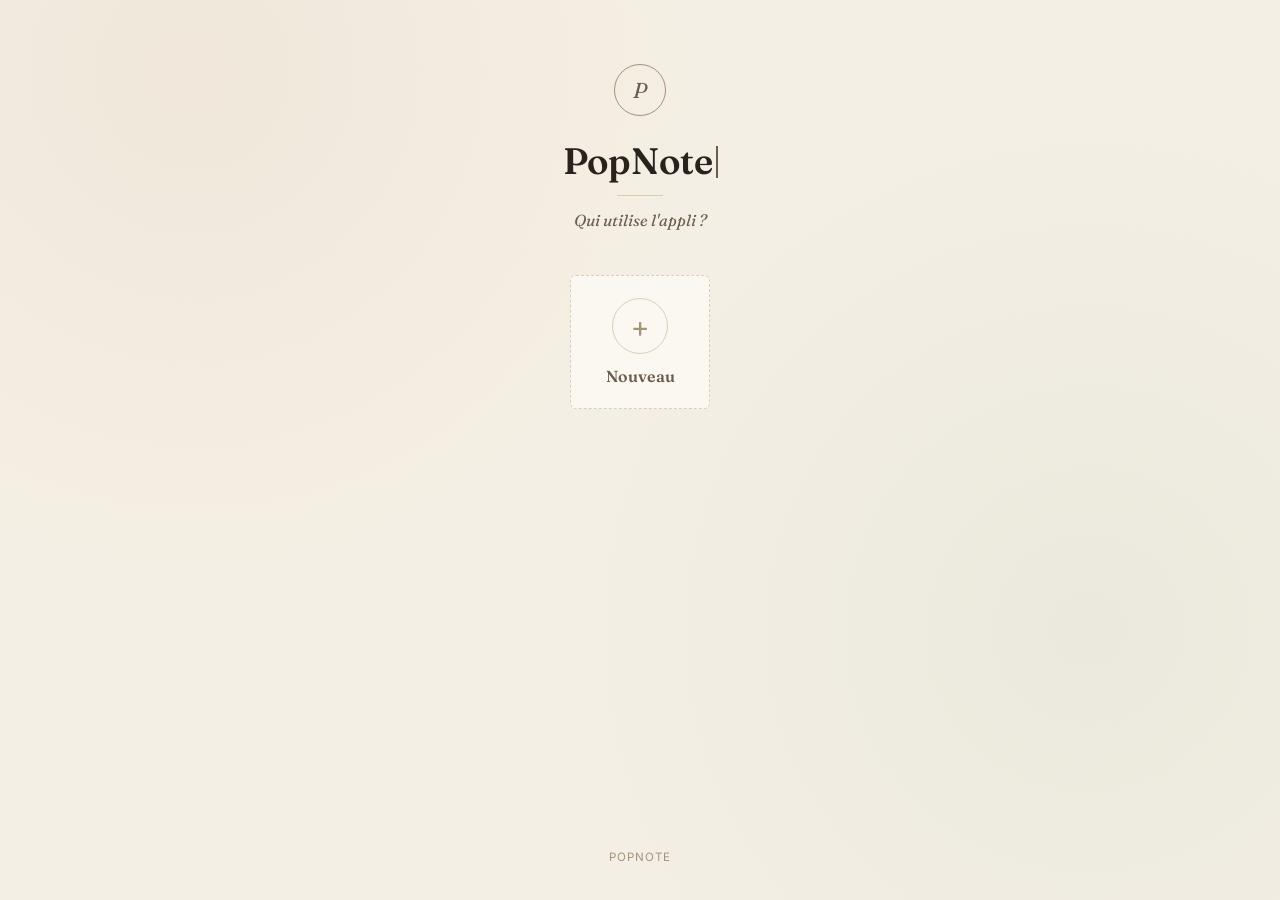
==== index.html @ 410842d9 "Version initiale de PopNote pour déploiement Prépare le déploiement du site (GitHub Pages + stockage" ====
<!DOCTYPE html>
<html lang="fr">
<head>
<meta charset="UTF-8">
<script>(function(){try{var c=JSON.parse(localStorage.getItem("bibliotheque.config"));var t=c&&c.theme;if(t)document.documentElement.setAttribute("data-theme",t);}catch(e){}})();</script>
<meta name="viewport" content="width=device-width, initial-scale=1.0">
<title>PopNote</title>
<link rel="manifest" href="manifest.json">
<link rel="icon" href="icons/icon.svg" type="image/svg+xml">
<link rel="apple-touch-icon" href="icons/icon-180.png">
<meta name="apple-mobile-web-app-capable" content="yes">
<meta name="apple-mobile-web-app-title" content="PopNote">
<meta name="theme-color" content="#f4efe4">
<link rel="stylesheet" href="css/site.css">
</head>
<body class="screen">

<header class="screen-header">
  <div class="monogram">P</div>
  <h1 id="appTitle"></h1>
  <div class="rule"></div>
  <p>Qui utilise l'appli ?</p>
</header>

<main class="screen-main">
  <div class="profile-grid" id="profileGrid"></div>
</main>

<footer class="screen-footer">PopNote</footer>

<!-- Modale : création de profil, en deux étapes (identité, puis code PIN) -->
<div class="modal-backdrop" id="newProfileBackdrop">
  <div class="modal">
    <button class="modal-close" id="newProfileClose">&times;</button>

    <form id="newProfileForm">
      <h2>Nouveau profil</h2>
      <div class="field">
        <label for="pName">Prénom</label>
        <input type="text" id="pName" required maxlength="24" placeholder="Ex. Thibaud">
      </div>
      <div class="field">
        <label>Avatar</label>
        <div class="avatar-picker" id="pIconPicker"></div>
      </div>
      <div class="field">
        <label>Couleur</label>
        <div class="search-results" id="pColorPicker"></div>
      </div>
      <div class="modal-actions">
        <span></span>
        <div class="right">
          <button type="button" class="btn" id="newProfileCancel">Annuler</button>
          <button type="submit" class="btn btn-primary">Suivant</button>
        </div>
      </div>
    </form>

    <div id="profilePinStep" class="pin-modal" style="display:none;">
      <div class="pin-avatar" id="newPinAvatar"></div>
      <h2 id="newPinTitle">Choisis un code PIN</h2>
      <p class="pin-sub" id="newPinSub">Il sera redemandé pour ouvrir ce profil sur un nouvel appareil.</p>
      <div class="pin-dots" id="newPinDots">
        <span></span><span></span><span></span><span></span>
      </div>
      <p class="pin-error" id="newPinError">&nbsp;</p>
      <div class="pin-keypad" id="newPinKeypad"></div>
      <button type="button" class="btn" id="profileBackBtn" style="margin-top:18px;">&larr; Retour</button>
    </div>
  </div>
</div>

<!-- Modale : déverrouillage d'un profil (code PIN) -->
<div class="modal-backdrop" id="pinBackdrop">
  <div class="modal pin-modal">
    <button class="modal-close" id="pinModalClose">&times;</button>
    <div class="pin-avatar" id="pinAvatar"></div>
    <h2 id="pinProfileName"></h2>
    <p class="pin-sub">Entre le code PIN de ce profil</p>
    <div class="pin-dots" id="pinDots">
      <span></span><span></span><span></span><span></span>
    </div>
    <p class="pin-error" id="pinError">&nbsp;</p>
    <div class="pin-keypad" id="pinKeypad"></div>
  </div>
</div>

<script src="js/utils.js?v=1"></script>
<script src="js/store.js?v=1"></script>
<script src="js/profiles.js?v=1"></script>
<script src="js/categories-config.js?v=1"></script>
<script src="js/popculture-avatars.js?v=1"></script>
<script src="js/api-adapters.js?v=1"></script>
<script src="js/page-profils.js?v=1"></script>
</body>
</html>
---- css/site.css ----
@import url('https://fonts.googleapis.com/css2?family=Fraunces:ital,opsz,wght@0,9..144,400;0,9..144,500;0,9..144,600;1,9..144,500&family=Inter:wght@400;500;600&display=swap');

:root {
  --paper: #f4efe4;
  --paper-deep: #ebe2ce;
  --card: #fbf8f1;
  --ink: #2a231d;
  --ink-soft: #6b5d4d;
  --ink-faint: #a3937b;
  --line: #dccfb0;
  --rust: #b1502f;
  --rust-deep: #8a3c22;
  --forest: #3f6e5a;
  --forest-deep: #2e5245;
  /* accent générique, redéfini par page/catégorie */
  --accent: #b1502f;
  --accent-deep: #8a3c22;
}

/* ---------- Thèmes de couleur (Réglages > Apparence) ----------
   "Chaleureux" (ci-dessus, :root) est la valeur par défaut. Les autres
   thèmes redéfinissent uniquement ces mêmes variables : tout le reste du
   site (déjà écrit avec var(--paper), var(--ink)...) en hérite sans rien
   changer d'autre. Posé sur <html data-theme="...">, choisi dans Réglages. */
html[data-theme="nuit"] {
  --paper: #1e1a16;
  --paper-deep: #292420;
  --card: #292420;
  --ink: #f2ece0;
  --ink-soft: #c2b6a3;
  --ink-faint: #8f8271;
  --line: #453a2f;
  --rust: #d3824f;
  --rust-deep: #e59c6c;
  --forest: #6ba088;
  --forest-deep: #8cbba4;
  --accent: #d3824f;
  --accent-deep: #e59c6c;
}
html[data-theme="ocean"] {
  --paper: #eef3f6;
  --paper-deep: #dde7ec;
  --card: #f8fbfd;
  --ink: #1d2b33;
  --ink-soft: #4f6b78;
  --ink-faint: #87a3ae;
  --line: #c5d9e0;
  --rust: #2f6f8f;
  --rust-deep: #1f5064;
  --forest: #3f8a72;
  --forest-deep: #2c6350;
  --accent: #2f6f8f;
  --accent-deep: #1f5064;
}
html[data-theme="aubergine"] {
  --paper: #f4eef2;
  --paper-deep: #e8dbe4;
  --card: #faf5f8;
  --ink: #2c2129;
  --ink-soft: #6e5866;
  --ink-faint: #a58b9a;
  --line: #ddc7d3;
  --rust: #8a4a72;
  --rust-deep: #6a3557;
  --forest: #5c7a5f;
  --forest-deep: #425a45;
  --accent: #8a4a72;
  --accent-deep: #6a3557;
}

* { box-sizing: border-box; }

html, body {
  margin: 0;
  padding: 0;
  background: var(--paper);
  color: var(--ink);
  font-family: 'Inter', -apple-system, sans-serif;
  min-height: 100vh;
}

a { color: inherit; text-decoration: none; }
button { font-family: inherit; }

/* Petite mention "PopNote" en bas à droite de chaque page (js/app-brand.js) —
   var(--ink-faint) suit le thème de couleur actif. */
.app-brand {
  position: fixed; bottom: 12px; right: 16px; z-index: 30;
  margin: 0; font-family: 'Fraunces', Georgia, serif; font-size: 0.65rem;
  letter-spacing: 0.22em; text-transform: uppercase;
  color: var(--ink-faint); opacity: 0.55;
  pointer-events: none;
}

h1, h2, h3 { font-family: 'Fraunces', Georgia, serif; }

/* ---------- Écrans "génériques" pleine page (profils / hub / personnalisation / réglages) ---------- */
body.screen {
  display: flex;
  flex-direction: column;
  min-height: 100vh;
  background-image:
    radial-gradient(circle at 15% 8%, rgba(177, 80, 47, 0.05), transparent 38%),
    radial-gradient(circle at 85% 70%, rgba(63, 110, 90, 0.05), transparent 42%);
}

.screen-header {
  padding: clamp(36px, 8vh, 64px) clamp(20px, 6vw, 64px) 0;
  text-align: center;
}

.monogram {
  width: 52px;
  height: 52px;
  margin: 0 auto 22px;
  border: 1px solid var(--ink-faint);
  border-radius: 50%;
  display: flex;
  align-items: center;
  justify-content: center;
  font-family: 'Fraunces', Georgia, serif;
  font-style: italic;
  font-size: 1.35rem;
  color: var(--ink-soft);
}

.screen-header h1 {
  font-weight: 600;
  font-size: clamp(1.6rem, 4vw, 2.3rem);
  margin: 0 0 12px;
  min-height: 1.2em;
}

/* Effet "machine à écrire" (titre d'accueil, titre du Top de la semaine...) */
.typewriter::after {
  content: "";
  display: inline-block;
  width: 2px;
  height: 0.85em;
  margin-left: 3px;
  background: var(--ink-soft);
  vertical-align: -0.1em;
  animation: cursor-blink 0.9s step-end infinite;
}
@keyframes cursor-blink { 0%, 100% { opacity: 1; } 50% { opacity: 0; } }

/* Apparition en fondu des cartes profil, une fois le titre tapé */
.fade-in-up {
  opacity: 0;
  animation: fade-in-up 0.5s ease forwards;
}
@keyframes fade-in-up {
  from { opacity: 0; transform: translateY(8px); }
  to { opacity: 1; transform: translateY(0); }
}
/* Disparition symétrique de fade-in-up, utilisée quand on marque une carte comme vue */
.fade-out-up {
  animation: fade-out-up 0.3s ease forwards;
  pointer-events: none;
}
@keyframes fade-out-up {
  from { opacity: 1; transform: translateY(0); }
  to { opacity: 0; transform: translateY(-8px); }
}
@media (prefers-reduced-motion: reduce) {
  .typewriter::after { animation: none; }
  .fade-in-up { animation: none; opacity: 1; }
  .fade-out-up { animation: none; opacity: 0; }
}

.screen-header .rule {
  width: 46px;
  height: 1px;
  background: var(--line);
  margin: 0 auto 14px;
}

.screen-header p {
  font-family: 'Fraunces', Georgia, serif;
  font-style: italic;
  color: var(--ink-soft);
  font-size: 1rem;
  margin: 0;
}

/* ---------- Bandeau profil du hub : une bande compacte (avatar, nom,
   chiffres-clés, action principale), façon barre d'appli plutôt que bannière
   éditoriale ---------- */
.hub-profile-header { padding-bottom: 8px; text-align: left; }
.dash-strip {
  max-width: 1120px;
  margin: 0 auto;
  display: flex;
  align-items: center;
  gap: 16px;
  flex-wrap: wrap;
}
.dash-avatar {
  width: 54px; height: 54px;
  flex-shrink: 0;
  border-radius: 50%;
  overflow: hidden;
  display: flex; align-items: center; justify-content: center;
  background: color-mix(in srgb, var(--profile-color, var(--rust)) 14%, var(--card));
  border: 2px solid var(--profile-color, var(--rust));
}
.dash-avatar svg { width: 46%; height: 46%; }
.dash-strip-text { min-width: 0; }
.dash-strip-text h1 { font-size: 1.4rem; margin: 0; }
.follower-line { font-size: 0.8rem; color: var(--ink-soft); margin: 2px 0 0; }
.dash-chips { display: flex; gap: 8px; margin-left: auto; flex-wrap: wrap; }
.dash-chip {
  background: var(--card); border: 1px solid var(--line); border-radius: 30px;
  padding: 7px 14px; font-size: 0.78rem; color: var(--ink-soft); font-weight: 600;
  display: flex; align-items: center; gap: 5px; white-space: nowrap;
  transition: transform 0.15s ease, border-color 0.15s ease;
}
.dash-chip:hover { transform: translateY(-2px); border-color: var(--rust); }
.dash-chip b { color: var(--ink); font-family: 'Fraunces', Georgia, serif; font-size: 0.95rem; }
/* Coup de cœur / Kiosque : vues transverses, mêmes chips que les stats mais
   cliquables, avec l'icône de leur propre accent (comme sur leurs pages). */
.dash-chip-link { color: var(--ink); cursor: pointer; }
.dash-chip-link:hover { border-color: currentColor; }
.dash-chip-link .chip-icon { width: 14px; height: 14px; display: inline-flex; flex-shrink: 0; }
.dash-chip-link .chip-icon svg { width: 100%; height: 100%; }
/* Wrapper transparent pour la mise en page : les chips dynamiques (nouveautés,
   abonnés) rejoignent la même ligne que Coup de cœur / Kiosque sans créer
   d'imbrication visible dans le flex du parent. */
.dash-chips-dynamic { display: contents; }
.dash-add-btn {
  display: inline-flex; align-items: center; gap: 8px;
  background: var(--rust); color: #fff; border: none; border-radius: 30px;
  padding: 11px 20px; font-family: inherit; font-weight: 600; font-size: 0.88rem;
  cursor: pointer;
  box-shadow: 0 10px 22px -12px color-mix(in srgb, var(--rust) 65%, transparent);
  transition: transform 0.15s ease, box-shadow 0.15s ease;
}
.dash-add-btn:hover { transform: translateY(-2px); box-shadow: 0 14px 26px -12px color-mix(in srgb, var(--rust) 70%, transparent); }
.dash-add-plus { font-family: 'Fraunces', Georgia, serif; font-weight: 800; font-size: 1.15rem; line-height: 1; }

/* ---------- Top de la semaine + catégories, côte à côte comme sur la
   maquette : l'encart garde toutes ses fonctions, les tuiles l'accompagnent
   plutôt que de vivre dans une section à part en dessous. ---------- */
.dash-row {
  display: grid;
  grid-template-columns: minmax(0, 1.35fr) minmax(0, 1fr);
  gap: 22px;
  align-items: start;
  margin-bottom: 32px;
}

/* Catégories en tuiles transparentes : juste l'icône et le nom, dans la
   couleur de la catégorie, sans carte autour — lecture directe façon écran
   d'accueil plutôt que liste de boutons. */
.dash-bento {
  display: grid;
  grid-template-columns: repeat(4, 1fr);
  gap: 4px;
  align-self: start;
  align-content: start;
  background: var(--card);
  border: 1px solid var(--line);
  border-radius: 16px;
  padding: 18px 14px;
  box-shadow: 0 14px 32px -26px rgba(42, 35, 29, 0.35);
}
.dash-tile {
  background: transparent; border: 1px solid transparent; border-radius: 12px;
  display: flex; flex-direction: column; align-items: center; justify-content: center; gap: 8px;
  padding: 12px 6px;
  text-align: center;
  cursor: pointer;
  opacity: 0;
  animation: fade-in-up 0.4s ease forwards;
  animation-delay: calc(var(--i, 0) * 40ms);
  transition: transform 0.15s ease, background 0.15s ease, border-color 0.15s ease;
}
.dash-tile:hover {
  transform: translateY(-3px) scale(1.04);
  background: color-mix(in srgb, var(--cat-color, var(--rust)) 9%, transparent);
  border-color: color-mix(in srgb, var(--cat-color, var(--rust)) 35%, transparent);
}
.dash-tile .icon { width: 48px; height: 48px; color: var(--cat-color, var(--rust)); transition: transform 0.15s ease; }
.dash-tile .icon svg { width: 100%; height: 100%; }
.dash-tile:hover .icon { transform: scale(1.1) rotate(-4deg); }
.dash-tile .name {
  font-family: 'Fraunces', Georgia, serif; font-weight: 600; font-size: 0.86rem;
  color: var(--cat-color, var(--ink));
}
@media (prefers-reduced-motion: reduce) {
  .dash-tile { animation: none; opacity: 1; }
  .dash-tile:hover .icon { transform: none; }
}

/* Grille de catégories dans la modale "Ajouter une œuvre" : contexte à part
   (fond blanc de la modale), on garde la tuile-carte pour rester lisible. */
.add-work-grid { display: grid; grid-template-columns: 1fr 1fr; gap: 10px; margin-top: 16px; }
.add-work-grid .dash-tile {
  background: var(--card); border-color: var(--line); border-radius: 8px;
  padding: 14px; animation: none; opacity: 1;
}
.add-work-grid .dash-tile .name { color: var(--ink); }
.add-work-grid .icon { width: 34px; height: 34px; }

@media (max-width: 760px) {
  .dash-row { grid-template-columns: 1fr; }
}
@media (max-width: 420px) {
  .dash-bento { grid-template-columns: repeat(3, 1fr); }
}

/* ---------- Badge catégorie, en haut à gauche de chaque carte ---------- */
.card-category-badge {
  display: flex; align-items: center; gap: 6px;
  margin-bottom: 10px;
  font-family: 'Fraunces', Georgia, serif; font-weight: 600; font-size: 0.8rem;
  color: var(--cat-color, var(--ink-soft));
}
.card-category-badge .badge-icon { width: 18px; height: 18px; flex-shrink: 0; }
.card-category-badge .badge-icon svg { width: 100%; height: 100%; }

/* ---------- Trouver des amis ---------- */
.friend-results { display: flex; flex-direction: column; gap: 8px; margin-top: 14px; max-height: 320px; overflow-y: auto; }
.friend-row { display: flex; align-items: center; gap: 12px; padding: 8px 10px; border: 1px solid var(--line); border-radius: 6px; background: var(--card); }
.friend-avatar { width: 32px; height: 32px; border-radius: 50%; overflow: hidden; display: flex; align-items: center; justify-content: center; background: var(--paper); color: var(--ink-soft); flex-shrink: 0; }
.friend-avatar svg { width: 20px; height: 20px; }
.friend-name { flex: 1; font-weight: 500; }

.screen-main {
  flex: 1;
  width: 100%;
  max-width: 1000px;
  margin: 0 auto;
  padding: clamp(28px, 5vh, 56px) clamp(20px, 6vw, 64px);
}

footer.screen-footer {
  text-align: center;
  padding: 24px 20px 36px;
  color: var(--ink-faint);
  font-size: 0.72rem;
  text-transform: uppercase;
  letter-spacing: 0.08em;
}

/* ---------- Profils ---------- */
.profile-grid {
  display: flex;
  flex-wrap: wrap;
  gap: 20px;
  justify-content: center;
}

.profile-card {
  width: 140px;
  padding: 22px 12px;
  background: var(--card);
  border: 1px solid var(--line);
  border-radius: 6px;
  text-align: center;
  cursor: pointer;
  transition: transform 0.15s ease, border-color 0.15s ease;
}
.profile-card:hover { transform: translateY(-3px); border-color: var(--profile-color, var(--rust)); }

.profile-avatar {
  width: 56px;
  height: 56px;
  margin: 0 auto 12px;
  border-radius: 50%;
  overflow: hidden;
  display: flex;
  align-items: center;
  justify-content: center;
  font-size: 1.5rem;
  background: color-mix(in srgb, var(--profile-color, var(--rust)) 14%, var(--card));
  border: 1px solid var(--profile-color, var(--rust));
  color: var(--profile-color, var(--rust));
}
.profile-avatar svg { width: 34px; height: 34px; }

/* Image de personnage (recherche Wikipédia) recadrée en cercle, partout où un
   avatar peut s'afficher : elle remplit le cercle au lieu d'être centrée en
   petit comme les silhouettes SVG dessinées. */
.avatar-img { width: 100%; height: 100%; object-fit: cover; object-position: center 15%; display: block; }

/* ---------- Sélecteur d'avatar (émoji + personnages pop culture) ---------- */
.avatar-search-wrap { margin-bottom: 10px; }
.avatar-search-input {
  width: 100%;
  padding: 10px 14px;
  border: 1px solid var(--line);
  border-radius: 4px;
  background: var(--card);
  font-family: inherit;
}
.avatar-search-hint { margin: 6px 0 0; font-size: 0.78rem; }
.avatar-picker {
  display: grid;
  grid-template-columns: repeat(auto-fill, minmax(52px, 1fr));
  gap: 8px;
  max-height: 280px;
  overflow-y: auto;
  padding: 10px;
  border: 1px solid var(--line);
  border-radius: 6px;
}
.avatar-option {
  width: 52px; height: 52px;
  display: flex; align-items: center; justify-content: center;
  border: 1px solid var(--line);
  border-radius: 6px;
  cursor: pointer;
  background: var(--paper);
  color: var(--ink-soft);
}
.avatar-option svg { width: 34px; height: 34px; }
.avatar-option .emoji { font-size: 1.4rem; }
.avatar-option:hover { border-color: var(--ink-soft); }
.avatar-option.selected { border-color: var(--rust); background: var(--card); color: var(--ink); }
/* Résultat de recherche (photo) : vignette ronde façon avatar plutôt que
   silhouette centrée dans une case carrée. */
.avatar-option:has(img) { border-radius: 50%; overflow: hidden; padding: 0; }
.avatar-option img { width: 100%; height: 100%; object-fit: cover; object-position: center 15%; display: block; }

.pill-icon { display: inline-flex; vertical-align: -3px; border-radius: 50%; overflow: hidden; }
.pill-icon svg { width: 16px; height: 16px; }
.pill-icon img { width: 16px; height: 16px; object-fit: cover; object-position: center 15%; display: block; }

.profile-name { font-family: 'Fraunces', Georgia, serif; font-weight: 600; font-size: 1rem; }

.profile-card.add-new {
  border-style: dashed;
  color: var(--ink-soft);
}
.profile-card.add-new .profile-avatar {
  background: transparent;
  border-color: var(--line);
  color: var(--ink-faint);
  font-size: 1.8rem;
}

/* Profil déjà ouvert sur cet appareil : mis en valeur, toujours affiché en premier */
.profile-card.trusted {
  border-color: var(--profile-color, var(--rust));
  box-shadow: 0 0 0 3px color-mix(in srgb, var(--profile-color, var(--rust)) 16%, transparent);
}

/* Profil protégé par un code PIN jamais saisi sur cet appareil */
.profile-card.locked .profile-avatar { opacity: 0.55; }
.profile-avatar { position: relative; }
.profile-lock-badge {
  position: absolute; bottom: -2px; right: -2px;
  width: 22px; height: 22px;
  border-radius: 50%;
  background: var(--ink);
  color: var(--paper);
  border: 2px solid var(--card);
  display: flex; align-items: center; justify-content: center;
}
.profile-lock-badge svg { width: 12px; height: 12px; }

/* ---------- Déverrouillage par code PIN ---------- */
.pin-modal { text-align: center; }
.pin-avatar {
  width: 64px; height: 64px; margin: 0 auto 14px;
  border-radius: 50%; overflow: hidden;
  display: flex; align-items: center; justify-content: center;
  background: color-mix(in srgb, var(--profile-color, var(--rust)) 14%, var(--card));
  border: 1px solid var(--profile-color, var(--rust));
  color: var(--profile-color, var(--rust));
}
.pin-avatar svg { width: 38px; height: 38px; }
.pin-modal h2 { margin: 0 0 2px; font-size: 1.15rem; }
.pin-sub { color: var(--ink-soft); font-size: 0.85rem; margin: 0 0 18px; }
.pin-dots { display: flex; justify-content: center; gap: 14px; margin-bottom: 6px; }
.pin-dots span {
  width: 14px; height: 14px; border-radius: 50%;
  border: 1px solid var(--ink-faint);
  background: transparent;
  transition: background-color 0.15s ease, border-color 0.15s ease, transform 0.15s ease;
}
.pin-dots span.filled { background: var(--rust); border-color: var(--rust); transform: scale(1.1); }
.pin-error { min-height: 1.3em; font-size: 0.8rem; color: var(--rust); margin: 0 0 12px; }
.pin-keypad {
  display: grid;
  grid-template-columns: repeat(3, 1fr);
  gap: 10px;
  max-width: 240px;
  margin: 0 auto;
}
.pin-key {
  aspect-ratio: 1;
  border-radius: 50%;
  border: 1px solid var(--line);
  background: var(--paper);
  font-family: 'Fraunces', Georgia, serif;
  font-size: 1.2rem;
  color: var(--ink);
  cursor: pointer;
}
.pin-key:hover { border-color: var(--ink-soft); }
.pin-key-empty { border: none; background: none; cursor: default; }
.pin-key-del { font-size: 1rem; color: var(--ink-soft); }
@keyframes pin-shake {
  10%, 90% { transform: translateX(-1px); }
  20%, 80% { transform: translateX(2px); }
  30%, 50%, 70% { transform: translateX(-4px); }
  40%, 60% { transform: translateX(4px); }
}
.pin-shake { animation: pin-shake 0.4s ease; }
@media (prefers-reduced-motion: reduce) {
  .pin-shake { animation: none; }
}

/* ---------- Formulaires / boutons partagés ---------- */
.btn {
  display: inline-flex;
  align-items: center;
  gap: 6px;
  padding: 10px 18px;
  border-radius: 4px;
  border: 1px solid var(--line);
  background: var(--card);
  color: var(--ink);
  font-size: 0.85rem;
  cursor: pointer;
  transition: border-color 0.15s ease, background 0.15s ease;
}
.btn:hover { border-color: var(--ink-soft); }
.btn-primary { background: var(--accent); border-color: var(--accent); color: #fff; }
.btn-primary:hover { background: var(--accent-deep); border-color: var(--accent-deep); }
.btn-danger { color: var(--rust-deep); }

.field { margin-bottom: 16px; }
.field label { display: block; font-size: 0.78rem; color: var(--ink-soft); margin-bottom: 6px; text-transform: uppercase; letter-spacing: 0.04em; }
.field input[type="text"],
.field input[type="date"],
.field input[type="number"],
.field textarea,
.field select {
  width: 100%;
  padding: 10px 12px;
  border: 1px solid var(--line);
  border-radius: 4px;
  background: var(--paper);
  color: var(--ink);
  font-family: inherit;
  font-size: 0.9rem;
}
.field textarea { min-height: 90px; resize: vertical; }
.field .hint { font-size: 0.75rem; color: var(--ink-faint); margin-top: 4px; }

.stars-input span { font-size: 1.4rem; color: var(--line); cursor: pointer; }
.stars-input span.on { color: var(--accent); }

.chip-toggle { display: inline-flex; align-items: center; gap: 8px; cursor: pointer; }
.chip-toggle input { width: 18px; height: 18px; }

/* ---------- Modales génériques ---------- */
.modal-backdrop {
  display: none;
  position: fixed; inset: 0;
  background: rgba(42, 35, 29, 0.55);
  align-items: center; justify-content: center;
  padding: 20px;
  z-index: 50;
}
.modal-backdrop.open { display: flex; }
.modal {
  background: var(--card);
  border-radius: 6px;
  max-width: 480px;
  width: 100%;
  max-height: 90vh;
  overflow-y: auto;
  padding: 28px;
  position: relative;
}
.modal-close {
  position: absolute; top: 14px; right: 14px;
  border: none; background: none; font-size: 1.3rem; cursor: pointer; color: var(--ink-soft);
}
.modal h2 { margin: 0 0 20px; font-size: 1.2rem; }
.modal-actions { display: flex; justify-content: space-between; align-items: center; margin-top: 20px; }
.modal-actions .right { display: flex; gap: 10px; }

.cover-preview { width: 90px; height: 130px; border-radius: 4px; overflow: hidden; background: var(--paper-deep); border: 1px solid var(--line); margin-bottom: 10px; }
.cover-preview img { width: 100%; height: 100%; object-fit: cover; }

/* ---------- Modale "Proposer ton top de la semaine" ---------- */
.propose-suggestions { display: flex; flex-direction: column; gap: 5px; max-height: 160px; overflow-y: auto; position: absolute; left: 0; right: 0; top: 100%; z-index: 5; background: var(--card); }
.propose-suggestions:not(:empty) { border: 1px solid var(--line); border-radius: 6px; padding: 6px; margin-top: 4px; box-shadow: 0 10px 24px -14px rgba(42, 35, 29, 0.35); }
.propose-suggestion-item {
  display: flex; align-items: center; gap: 10px;
  padding: 6px 10px; border-radius: 6px; cursor: pointer;
}
.propose-suggestion-item:hover { background: var(--paper-deep); }
.propose-suggestion-item img, .propose-suggestion-item .ph-sm { width: 28px; height: 40px; object-fit: cover; border-radius: 3px; background: var(--paper-deep); flex-shrink: 0; }
.propose-suggestion-item .t { font-size: 0.82rem; }
.propose-suggestion-item .y { font-size: 0.7rem; color: var(--ink-soft); }
.propose-extra-field { display: flex; gap: 12px; align-items: center; }
.propose-extra-field .cover-preview { width: 46px; height: 64px; margin: 0; flex-shrink: 0; }
.propose-extra-field .hint { margin: 0; }

/* Déclencheur discret, calé dans l'angle bas-droit de la carte plutôt qu'un
   gros bouton pleine largeur : juste un petit texte, pas de couleur d'accent
   ni de cadre — la modale fait le reste. Ancré à .hub-top-semaine (qui est
   déjà position:relative), même logique que .ts-nav-row dans l'angle opposé. */
.propose-slim-btn {
  position: absolute; right: 16px; bottom: 14px; z-index: 2;
  padding: 4px 8px; border: none; border-radius: 6px;
  background: transparent; color: var(--ink-faint);
  font-family: inherit; font-size: 0.72rem; font-weight: 600; cursor: pointer;
  opacity: 0.75;
  transition: opacity 0.15s ease, color 0.15s ease;
}
.propose-slim-btn:hover { opacity: 1; color: var(--rust); }

/* ---------- Coup de cœur : bouton du formulaire + badge sur les cartes ---------- */
.cover-preview-wrap { position: relative; width: 90px; }
.heart-toggle {
  position: absolute; top: 6px; right: 6px;
  width: 30px; height: 30px; border-radius: 50%;
  background: rgba(251, 248, 241, 0.9);
  border: 1.5px solid var(--line);
  color: var(--ink-faint);
  display: flex; align-items: center; justify-content: center;
  cursor: pointer; padding: 0;
  transition: color 0.15s ease, border-color 0.15s ease, background 0.15s ease;
}
.heart-toggle svg { width: 16px; height: 16px; }
.heart-toggle:hover { border-color: #c23b3b; }
.heart-toggle.active { color: #fff; background: #c23b3b; border-color: #c23b3b; }
.card-heart-badge {
  position: absolute; top: 6px; left: 6px;
  width: 24px; height: 24px; border-radius: 50%;
  background: rgba(251, 248, 241, 0.9);
  color: #c23b3b;
  display: flex; align-items: center; justify-content: center;
}
.card-heart-badge svg { width: 14px; height: 14px; }

/* Bouton coup de cœur directement sur la vignette d'un item, dans la grille
   d'une collection — même geste que le cœur du formulaire, sans avoir à
   ouvrir la fiche. Toujours visible (pas juste au survol) pour rester
   utilisable au doigt sur mobile. */
.card-heart-btn {
  position: absolute; top: 6px; right: 6px;
  z-index: 1; /* au-dessus de .cover-overlay, qui recouvre tout .cover-wrap au survol */
  width: 26px; height: 26px; border-radius: 50%;
  background: rgba(251, 248, 241, 0.88);
  border: 1.5px solid rgba(255, 255, 255, 0.7);
  color: var(--ink-faint);
  display: flex; align-items: center; justify-content: center;
  cursor: pointer; padding: 0;
  transition: color 0.15s ease, background 0.15s ease, transform 0.15s ease;
}
.card-heart-btn svg { width: 14px; height: 14px; }
.card-heart-btn:hover { transform: scale(1.12); }
.card-heart-btn.active { color: #fff; background: #c23b3b; border-color: #c23b3b; }

.search-results { display: flex; flex-wrap: wrap; gap: 10px; margin: 10px 0 4px; }
.search-result { width: 78px; cursor: pointer; text-align: center; }
.search-result img, .search-result .ph {
  width: 78px; height: 110px; object-fit: cover; border-radius: 4px; border: 1px solid var(--line); background: var(--paper-deep);
  display: flex; align-items: center; justify-content: center; font-size: 0.65rem; color: var(--ink-faint); padding: 4px;
}
.search-result span { display: block; font-size: 0.68rem; color: var(--ink-soft); margin-top: 4px; line-height: 1.2; }
.search-result:hover img, .search-result:hover .ph { border-color: var(--accent); }

/* ---------- Dropdown de recherche live (formulaire d'ajout) ---------- */
.search-dropdown {
  display: none;
  position: absolute; left: 0; right: 0; top: 100%;
  margin-top: 4px;
  background: var(--card);
  border: 1px solid var(--line);
  border-radius: 6px;
  max-height: 300px;
  overflow-y: auto;
  z-index: 60;
  box-shadow: 0 8px 20px rgba(42, 35, 29, 0.15);
}
.search-dropdown.open { display: block; }
.search-dropdown-item {
  display: flex; align-items: center; gap: 10px;
  padding: 8px 12px; cursor: pointer;
}
.search-dropdown-item:hover { background: var(--paper-deep); }
.search-dropdown-item img, .search-dropdown-item .ph-sm {
  width: 32px; height: 46px; object-fit: cover; border-radius: 3px; background: var(--paper-deep); border: 1px solid var(--line); flex-shrink: 0;
}
.search-dropdown-item .t { font-size: 0.85rem; }
.search-dropdown-item .y { font-size: 0.72rem; color: var(--ink-soft); }
.search-dropdown-loading, .search-dropdown-empty { padding: 12px; font-size: 0.8rem; color: var(--ink-soft); }

/* ---------- Notice "déjà ajouté par un autre profil" ---------- */
.dup-notice {
  display: none;
  align-items: center; justify-content: space-between; gap: 12px; flex-wrap: wrap;
  background: color-mix(in srgb, var(--accent) 10%, var(--card));
  border: 1px solid var(--accent);
  border-radius: 6px; padding: 10px 14px; margin: -6px 0 18px; font-size: 0.82rem;
}
.dup-notice.open { display: flex; }
.dup-notice .btn { flex-shrink: 0; padding: 6px 14px; font-size: 0.78rem; }

/* ---------- Crumb / retour ---------- */
.crumb { padding: 16px clamp(20px, 5vw, 64px) 0; display: flex; justify-content: space-between; align-items: center; gap: 12px; flex-wrap: wrap; }
.home-link { font-size: 0.78rem; color: var(--ink-soft); display: inline-flex; align-items: center; gap: 4px; }
.home-link:hover { color: var(--ink); }
.profile-pill { font-size: 0.75rem; color: var(--ink-soft); border: 1px solid var(--line); border-radius: 20px; padding: 4px 12px; display: inline-flex; align-items: center; gap: 6px; }
.crumb-right { display: flex; align-items: center; gap: 16px; flex-wrap: wrap; }
.crumb-link { position: relative; font-size: 0.78rem; color: var(--ink-soft); background: none; border: none; padding: 0; font-family: inherit; cursor: pointer; }
.crumb-link:hover { color: var(--ink); text-decoration: underline; }
/* Pastille "nouveau profil" : même langage visuel que le "+" des réactions */
.new-friend-badge {
  position: absolute; top: -7px; right: -11px;
  width: 14px; height: 14px; border-radius: 50%;
  background: var(--rust); color: #fff;
  font-size: 0.62rem; font-weight: 700; line-height: 1;
  display: flex; align-items: center; justify-content: center;
  border: 1.5px solid var(--paper);
}

.hub-section-title { font-size: 1.1rem; margin: 0 0 14px; }

/* ---------- Hub : Top de la semaine, en tuile à côté des catégories ---------- */
/* Encart mis en valeur : c'est celui du milieu. Bordure marquée à l'accent +
   ombre plus présente que les autres cartes du hub. */
.hub-top-semaine {
  position: relative;
  background: var(--card);
  border: 2px solid var(--rust);
  border-radius: 16px;
  padding: 20px 22px;
  display: flex;
  flex-direction: column;
  box-shadow: 0 26px 50px -22px color-mix(in srgb, var(--rust) 45%, transparent);
  overflow: hidden; /* hauteur imposée en JS (syncTopSemaineHeight), alignée sur l'encart catégories */
  /* Filet de sécurité quand il n'y a encore aucun gagnant/avis à afficher (le
     bandeau se réduit alors à son en-tête) : sans hauteur mini, .propose-slim-btn
     (calé dans l'angle bas-droit en position absolute) chevauche l'en-tête. */
  min-height: 130px;
}
.hub-activite .hub-section-title { font-size: 1.3rem; }

/* Navigation manuelle entre les diapositives : petites flèches + puces, en
   médaillon dans le coin haut-droit de la carte (communes aux trois
   diapositives, donc ancrées à .hub-top-semaine plutôt qu'à une diapositive
   en particulier). Masquée s'il n'y a qu'une seule diapositive. */
.ts-nav-row { position: absolute; top: 18px; right: 20px; z-index: 3; display: flex; align-items: center; gap: 6px; }
.ts-nav-btn {
  width: 22px; height: 22px; border-radius: 50%;
  border: 1px solid var(--line); background: var(--card); color: var(--ink-soft);
  display: flex; align-items: center; justify-content: center;
  font-size: 0.65rem; cursor: pointer;
  transition: border-color 0.15s ease, color 0.15s ease;
}
.ts-nav-btn:hover { border-color: var(--rust); color: var(--ink); }
.ts-dots { display: flex; gap: 4px; }
.ts-dot { width: 5px; height: 5px; border-radius: 50%; background: var(--line); border: none; padding: 0; cursor: pointer; }
.ts-dot.active { background: var(--rust); }

/* Diapositives de l'encart : "Top de la semaine" puis "Dernier avis d'un
   ami", une seule visible à la fois, chacune un conteneur flex à part
   entière pour que .top-proposals garde son défilement interne. */
.ts-slide { display: none; flex-direction: column; flex: 1; min-height: 0; }
.ts-slide.active { display: flex; }

@media (max-width: 760px) {
  .dash-strip { gap: 12px; }
  .dash-chips { width: 100%; margin-left: 0; order: 3; }
  .dash-add-btn { order: 2; margin-left: auto; }
}

/* ---------- Top de la semaine ---------- */
.top-semaine-head { flex-shrink: 0; }
.top-semaine-head .hub-section-title { margin: 0; font-size: 1.2rem; min-height: 1.2em; display: flex; align-items: center; gap: 8px; }
.top-timer { margin: 2px 0 0; font-size: 0.72rem; color: var(--ink-faint); }
.top-winner-banner:empty { display: none; }
/* Petite icône de la catégorie du gagnant, fine et discrète, à côté du titre
   "Top de la semaine" — plus besoin d'un badge de catégorie séparé ailleurs. */
.top-semaine-cat-icon { width: 15px; height: 15px; color: var(--ink-faint); flex-shrink: 0; }
.top-semaine-cat-icon svg { width: 100%; height: 100%; }
.top-semaine-cat-icon:empty { display: none; }

/* Mini-carte sobre partagée par les trois vignettes de Top de la semaine
   (gagnant de la semaine précédente, dernier avis d'un ami, dernier coup de
   cœur d'un ami) : pas de fond ni de bordure voyants, pas de réactions (trop
   de place) — le titre de l'œuvre s'aligne en haut avec son visuel plutôt
   que d'être centré dessus. */
.kicker-card { display: flex; gap: 12px; align-items: flex-start; background: var(--paper); border: 1px solid var(--line); border-radius: 8px; padding: 8px 12px; flex-shrink: 0; }
.kicker-card .thumb-sm, .kicker-card .thumb-sm-ph { width: 34px; height: 48px; border-radius: 3px; object-fit: cover; background: var(--paper-deep); flex-shrink: 0; }
.kicker-card-info { min-width: 0; }
.kicker-label { font-size: 0.66rem; text-transform: uppercase; letter-spacing: 0.08em; color: var(--rust); font-weight: 600; margin: 0 0 2px; }
.kicker-title { font-family: 'Fraunces', Georgia, serif; font-weight: 600; font-size: 0.98rem; margin: 0; }
.kicker-meta { font-size: 0.78rem; color: var(--ink-soft); margin: 2px 0 0; }
.kicker-avis { font-size: 0.82rem; color: var(--ink); font-style: italic; margin: 6px 0 0; line-height: 1.45; }

/* Les trois diapositives montrent chacune une seule mini-carte, agrandie et
   centrée dans l'espace disponible plutôt qu'un petit encart perdu dans du
   blanc — même traitement pour le gagnant de la semaine précédente que pour
   les vignettes "ami". */
#topWinnerBanner, #friendAvisCard, #friendCoeurCard { display: flex; align-items: center; flex: 1; min-height: 0; }
.kicker-card--solo { margin: 0; padding: 18px 20px; gap: 18px; width: 100%; }
.kicker-card--solo .thumb-sm, .kicker-card--solo .thumb-sm-ph { width: 66px; height: 92px; border-radius: 4px; }
.kicker-card--solo .kicker-label { font-size: 0.72rem; }
.kicker-card--solo .kicker-title { font-size: 1.3rem; }
.kicker-card--solo .kicker-meta { font-size: 0.88rem; margin-top: 4px; }
.kicker-card--solo .kicker-avis { font-size: 1rem; margin-top: 10px; }

.activite-list { display: flex; flex-direction: column; gap: 12px; }
/* Activité récente : défilement horizontal façon fil, plutôt qu'une liste qui
   s'empile — chaque carte garde une largeur fixe pour rester lisible. */
.activite-scroll {
  flex-direction: row;
  overflow-x: auto;
  padding-bottom: 10px;
  scrollbar-width: thin;
}
.activite-scroll .activite-item { flex: 0 0 340px; }
.activite-scroll .empty-state { flex: 1; }

/* Carte commune aux propositions (Top de la semaine) et à l'activité récente :
   même langage visuel des deux côtés, comme demandé. */
.proposal-item, .activite-item {
  position: relative;
  background: var(--paper);
  border: 1px solid var(--line);
  border-radius: 6px;
  /* Le padding droit ne réserve plus toute la hauteur de la carte pour les
     boutons ronds du bas (réagir / kiosque) : eux seuls en ont besoin, pas le
     titre. Ça lui rend toute la largeur pour moins retourner à la ligne. */
  padding: 16px 16px 48px 16px;
  flex-shrink: 0;
}
.proposal-item.mine { border-color: var(--forest); }
.proposal-link { display: flex; align-items: flex-start; gap: 16px; }
.proposal-link .info { flex: 1; min-width: 0; }
.proposal-item .titre, .activite-item .titre {
  font-size: 1.05rem; font-weight: 600; font-family: 'Fraunces', Georgia, serif;
  text-wrap: balance;
  display: -webkit-box; -webkit-line-clamp: 3; -webkit-box-orient: vertical; overflow: hidden;
}
.proposal-item .meta, .activite-item .meta { font-size: 0.85rem; color: var(--ink-soft); margin-top: 3px; }
.proposal-item .thumb, .proposal-item .thumb-ph,
.activite-item .thumb, .activite-item .thumb-ph {
  width: 66px; height: 92px; border-radius: 4px; object-fit: cover; background: var(--paper-deep); flex-shrink: 0;
}
.thumb-col { display: flex; flex-direction: column; align-items: center; gap: 6px; flex-shrink: 0; }
.coeur-badge {
  display: flex; align-items: center; gap: 4px;
  font-size: 0.65rem; font-weight: 600; white-space: nowrap;
  color: var(--rust-deep);
  background: color-mix(in srgb, var(--rust) 12%, var(--card));
  border: 1px solid color-mix(in srgb, var(--rust) 35%, var(--line));
  border-radius: 20px; padding: 3px 8px;
}
.coeur-badge svg { width: 10px; height: 10px; color: var(--rust); flex-shrink: 0; }
.proposal-resume { font-size: 0.9rem; color: var(--ink); font-style: italic; margin-top: 8px; line-height: 1.5; }
.meta-stars { color: var(--accent, var(--rust)); }

/* bouton "réagir" en médaillon, bas droite de la carte */
.reaction-fab {
  position: absolute;
  bottom: 12px;
  right: 14px;
  width: 36px; height: 36px;
  border-radius: 50%;
  background: var(--card);
  border: 1.5px solid var(--line);
  display: flex; align-items: center; justify-content: center;
  cursor: pointer;
  padding: 0;
  font-size: 1rem;
  transition: border-color 0.15s ease, transform 0.15s ease;
}
.reaction-fab:hover { border-color: var(--accent); transform: scale(1.07); }
.reaction-fab .fab-emoji {
  line-height: 1; font-family: 'Fraunces', Georgia, serif; font-style: italic; font-weight: 800;
  color: var(--accent, var(--rust)); font-size: 0.85rem;
}
.reaction-fab .fab-plus {
  position: absolute;
  bottom: -3px; right: -3px;
  width: 16px; height: 16px;
  border-radius: 50%;
  background: var(--accent);
  color: #fff;
  font-size: 0.68rem;
  font-weight: 700;
  display: flex; align-items: center; justify-content: center;
  border: 1.5px solid var(--paper);
}

/* ---------- Réactions : commentaires, stickers, formulaire compact ---------- */
.reactions-comments { display: flex; flex-direction: column; gap: 3px; margin-top: 6px; }
.reaction-comment-line { font-size: 0.78rem; color: var(--ink); line-height: 1.4; }
.reaction-glyph {
  font-family: 'Fraunces', Georgia, serif; font-style: italic; font-weight: 700;
  color: var(--accent, var(--rust)); font-size: 0.95rem;
}
/* pastilles de réaction : jamais superposées, ça passe à la ligne s'il en faut plus */
.reactions-pills { display: flex; flex-wrap: wrap; gap: 6px; margin-top: 8px; }
.reaction-sticker {
  display: inline-flex; align-items: center; gap: 6px; cursor: default;
  background: var(--paper-deep);
  border: 1px solid var(--line);
  border-radius: 14px;
  padding: 4px 10px 4px 12px;
  font-family: 'Fraunces', Georgia, serif; font-style: italic; font-weight: 800;
  font-size: 1rem; color: var(--accent, var(--rust));
}
.sticker-count {
  display: inline-flex; align-items: center; justify-content: center;
  width: 17px; height: 17px; border-radius: 50%;
  background: var(--accent, var(--rust)); color: #fff;
  font-family: 'Inter', sans-serif; font-style: normal; font-weight: 700; font-size: 0.65rem;
}
.reaction-toggle.reaction-fab { font-size: 1rem; }

/* bouton "ajouter au kiosque", à gauche du bouton réaction */
.kiosk-fab {
  position: absolute;
  bottom: 12px;
  right: 58px;
  width: 36px; height: 36px;
  border-radius: 50%;
  background: var(--card);
  border: 1.5px solid var(--line);
  display: flex; align-items: center; justify-content: center;
  cursor: pointer;
  padding: 0;
  color: var(--ink-soft);
  transition: border-color 0.15s ease, transform 0.15s ease, color 0.15s ease, background 0.15s ease;
}
.kiosk-fab svg { width: 18px; height: 18px; }
.kiosk-fab:hover { border-color: #7a6a3f; transform: scale(1.07); }
.kiosk-fab.active { background: #7a6a3f; border-color: #7a6a3f; color: #fff; }

/* bouton "marquer comme vu" (œil), coin haut droit — contour seul, fond transparent */
.dismiss-fab {
  position: absolute;
  top: 14px;
  right: 14px;
  width: 28px; height: 28px;
  border-radius: 50%;
  background: transparent;
  border: 1.5px solid var(--ink);
  color: var(--ink);
  display: flex; align-items: center; justify-content: center;
  cursor: pointer;
  padding: 0;
  transition: transform 0.15s ease, opacity 0.15s ease;
}
.dismiss-fab svg { width: 15px; height: 9px; }
.dismiss-fab:hover { transform: scale(1.08); opacity: 0.65; }

/* formulaire de réaction : une seule ligne compacte, pas de menu qui déploie la carte */
.reaction-form {
  display: none;
  align-items: center;
  gap: 8px;
  margin-top: 14px;
  padding-top: 12px;
  border-top: 1px dashed var(--line);
  flex-wrap: wrap;
}
.reaction-form.open { display: flex; }
.emoji-picker { display: flex; gap: 5px; flex-shrink: 0; }
.emoji-opt {
  font-family: 'Fraunces', Georgia, serif; font-style: italic; font-weight: 700;
  font-size: 0.9rem; color: var(--accent, var(--rust));
  background: var(--card); border: 1.5px solid var(--line); border-radius: 7px;
  min-width: 38px; height: 32px; padding: 0 8px; cursor: pointer;
  display: flex; align-items: center; justify-content: center;
  transition: transform 0.1s ease, border-color 0.15s ease;
}
.emoji-opt:hover { border-color: var(--accent, var(--rust)); }
.emoji-opt:active { transform: scale(0.88); }
.reaction-comment {
  flex: 1 1 100px; min-width: 80px;
  padding: 7px 10px; border: 1px solid var(--line); border-radius: 6px;
  font-family: inherit; font-size: 0.8rem; background: var(--card);
}

/* ---------- Personnalisation ---------- */
.cat-toggle-list { display: flex; flex-direction: column; gap: 10px; }
.cat-toggle {
  display: flex; align-items: center; gap: 14px;
  background: var(--card); border: 1px solid var(--line); border-radius: 6px; padding: 14px 16px;
}
.cat-toggle .icon { width: 26px; height: 26px; flex-shrink: 0; color: var(--ink-soft); }
.cat-toggle .icon svg { width: 100%; height: 100%; }
.cat-toggle .name { flex: 1; font-weight: 500; }
.switch { position: relative; width: 42px; height: 24px; flex-shrink: 0; }
.switch input { opacity: 0; width: 0; height: 0; }
.switch .track { position: absolute; inset: 0; background: var(--line); border-radius: 20px; cursor: pointer; transition: background 0.15s ease; }
.switch .track::before { content: ""; position: absolute; width: 18px; height: 18px; left: 3px; top: 3px; background: #fff; border-radius: 50%; transition: transform 0.15s ease; }
.switch input:checked + .track { background: var(--forest); }
.switch input:checked + .track::before { transform: translateX(18px); }

/* ---------- Collection : grille / cartes ---------- */
.section-title { font-size: 1.5rem; margin: 0 0 4px; }
.cat-title-row { display: flex; align-items: center; justify-content: space-between; gap: 16px; flex-wrap: wrap; }
.cat-title-row .section-title { margin: 0; }
.cat-title-row .search-box { flex: 0 1 260px; }
.section-sub { color: var(--ink-soft); font-size: 0.85rem; margin: 0 0 20px; }

/* Stats en cartes façon tableau de bord (nombre en grand + libellé), au-dessus
   de la grille d'une catégorie — remplit mieux la largeur que de simples
   puces, tout en restant compact pour garder les items visibles dessous. */
.stat-cards { display: grid; grid-template-columns: repeat(auto-fit, minmax(120px, 160px)); gap: 10px; margin: 14px 0 12px; }
.stat-card {
  background: var(--card); border: 1px solid var(--line); border-radius: 10px;
  padding: 12px 14px; display: flex; flex-direction: column; gap: 2px;
}
.stat-card .num { font-family: 'Fraunces', Georgia, serif; font-size: 1.5rem; line-height: 1; color: var(--ink); }
.stat-card .lbl { font-size: 0.72rem; color: var(--ink-soft); text-transform: uppercase; letter-spacing: 0.04em; }
.stat-card.accent { background: color-mix(in srgb, var(--accent, var(--rust)) 10%, var(--card)); border-color: color-mix(in srgb, var(--accent, var(--rust)) 35%, var(--line)); }
.stat-card.accent .num { color: var(--accent-deep, var(--rust-deep)); }
.cat-sort { display: flex; gap: 8px; flex-wrap: wrap; margin-bottom: 18px; }
.cat-sort-btn {
  padding: 7px 14px; border-radius: 20px;
  border: 1px solid var(--line); background: var(--card); color: var(--ink-soft);
  font-family: inherit; font-size: 0.82rem; cursor: pointer;
  transition: border-color 0.15s ease, color 0.15s ease, background 0.15s ease;
}
.cat-sort-btn:hover { border-color: var(--accent, var(--rust)); color: var(--ink); }
.cat-sort-btn.active { background: var(--accent, var(--rust)); border-color: var(--accent, var(--rust)); color: #fff; }

/* Lien discret pour relancer la recherche de couverture des items qui n'en
   ont pas (ex. ajoutés avant qu'une clé API soit configurée) — pas un bouton
   principal, donc pas de cadre ni de fond, juste un texte souligné au survol. */
.cover-backfill-link {
  display: inline-block; margin: -10px 0 18px; padding: 0; border: none; background: none;
  color: var(--ink-faint); font-family: inherit; font-size: 0.78rem; cursor: pointer;
  text-decoration: underline; text-decoration-color: transparent;
  transition: color 0.15s ease, text-decoration-color 0.15s ease;
}
.cover-backfill-link:hover { color: var(--accent, var(--rust)); text-decoration-color: currentColor; }
.cover-backfill-link:disabled { cursor: default; opacity: 0.65; text-decoration: none; }

/* Barre de recherche en pilule (comme les puces de tri juste en dessous),
   avec loupe intégrée plutôt qu'un simple champ rectangulaire. */
.search-box { position: relative; flex: 1; min-width: 180px; }
.search-box-icon {
  position: absolute; left: 14px; top: 50%; transform: translateY(-50%);
  width: 16px; height: 16px; color: var(--ink-faint); pointer-events: none;
}
.search-input {
  width: 100%; padding: 10px 14px 10px 40px;
  border: 1px solid var(--line); border-radius: 999px;
  background: var(--card); font-family: inherit; color: var(--ink);
  transition: border-color 0.15s ease, box-shadow 0.15s ease;
}
.search-input::placeholder { color: var(--ink-faint); }
.search-input:focus {
  outline: none;
  border-color: var(--accent, var(--rust));
  box-shadow: 0 0 0 3px color-mix(in srgb, var(--accent, var(--rust)) 16%, transparent);
}
.sort-select { padding: 10px 14px; border: 1px solid var(--line); border-radius: 4px; background: var(--card); font-family: inherit; }

.grid { display: grid; grid-template-columns: repeat(auto-fill, minmax(140px, 1fr)); gap: 18px; }
.card { display: block; cursor: pointer; }
.cover-wrap { position: relative; aspect-ratio: 2/3; border-radius: 4px; overflow: hidden; background: var(--paper-deep); border: 1px solid var(--line); }
.cover-wrap img.cover { width: 100%; height: 100%; object-fit: cover; display: block; }
.cover-placeholder { width: 100%; height: 100%; display: flex; align-items: center; justify-content: center; font-family: 'Fraunces', serif; font-weight: 600; color: var(--ink-faint); text-align: center; padding: 8px; font-size: 0.85rem; }
.cover-overlay {
  position: absolute; inset: 0; background: linear-gradient(to top, rgba(42,35,29,0.92), rgba(42,35,29,0.15) 55%, transparent);
  color: #f4efe4; opacity: 0; transition: opacity 0.15s ease; display: flex; flex-direction: column; justify-content: flex-end; padding: 10px;
}
.card:hover .cover-overlay { opacity: 1; }
.cov-summary { font-size: 0.72rem; line-height: 1.4; margin: 0 0 6px; max-height: 4.2em; overflow: hidden; }
.cov-meta { display: flex; justify-content: space-between; align-items: center; font-size: 0.78rem; }
.stars { color: #e8b84b; letter-spacing: 1px; }
.stars.empty { color: rgba(244,239,228,0.4); }
.card-body { padding: 8px 2px 0; }
.card-title { font-size: 0.85rem; font-weight: 500; margin: 0; overflow: hidden; text-overflow: ellipsis; white-space: nowrap; }
.card-sub { font-size: 0.75rem; color: var(--ink-soft); margin: 2px 0 0; overflow: hidden; text-overflow: ellipsis; white-space: nowrap; }
.card-stars { color: #d9a63c; letter-spacing: 1px; font-size: 0.8rem; margin-top: 3px; }
.card-stars.empty { color: var(--line); }

.empty-state { color: var(--ink-soft); text-align: center; padding: 60px 20px; font-family: 'Fraunces', serif; font-style: italic; }

/* ---------- Kiosque : filtres par catégorie initiale + liste compacte ---------- */
.kiosk-filters { display: flex; gap: 8px; flex-wrap: wrap; margin-bottom: 20px; }
.kiosk-filter-btn {
  padding: 7px 14px; border-radius: 20px;
  border: 1px solid var(--line); background: var(--card); color: var(--ink-soft);
  font-family: inherit; font-size: 0.82rem; cursor: pointer;
  transition: border-color 0.15s ease, color 0.15s ease, background 0.15s ease;
}
.kiosk-filter-btn:hover { border-color: #7a6a3f; color: var(--ink); }
.kiosk-filter-btn.active { background: #7a6a3f; border-color: #7a6a3f; color: #fff; }

.kiosk-row {
  display: flex; align-items: center; gap: 14px;
  background: var(--card); border: 1px solid var(--line); border-radius: 6px;
  padding: 12px 14px; margin-bottom: 10px;
}
.kiosk-row .card-category-badge { margin: 0; flex-shrink: 0; }
.kiosk-row-main { flex: 1; min-width: 0; }
.kiosk-row-titre { font-weight: 600; font-family: 'Fraunces', Georgia, serif; overflow: hidden; text-overflow: ellipsis; white-space: nowrap; }
.kiosk-row-auteur { font-size: 0.82rem; color: var(--ink-soft); margin-top: 2px; }
.kiosk-remove {
  flex-shrink: 0; width: 28px; height: 28px; border-radius: 50%;
  border: 1px solid var(--line); background: none; color: var(--ink-faint);
  cursor: pointer; font-size: 1rem; line-height: 1;
  transition: border-color 0.15s ease, color 0.15s ease;
}
.kiosk-remove:hover { border-color: var(--rust); color: var(--rust); }

/* ---------- Fiche détail : grande carte centrée, déclinaison sombre et
   chaude de la palette du site, fond précédent flouté en fondu ---------- */
.fiche-overlay {
  display: none; position: fixed; inset: 0; z-index: 40;
  background: rgba(20, 15, 10, 0.6);
  backdrop-filter: blur(4px);
  -webkit-backdrop-filter: blur(4px);
  align-items: center; justify-content: center;
  padding: 24px;
  opacity: 0;
  transition: opacity 0.25s ease;
}
.fiche-overlay.open { display: flex; }
.fiche-overlay.show { opacity: 1; }
.fiche-panel {
  /* Palette sombre propre à la fiche — un brun charbon plutôt qu'un gris
     neutre, pour rester dans la même famille chaude que le reste du site.
     Les règles plus bas (cover, champs, avis...) utilisent déjà ces
     variables, donc les redéfinir ici suffit à tout faire basculer. */
  --paper: #241d17;
  --paper-deep: #2e251d;
  --card: #2e251d;
  --ink: #f2ece0;
  --ink-soft: #c2b6a3;
  --ink-faint: #8f8271;
  --line: #4a3d2e;

  position: relative;
  width: min(920px, 94vw);
  height: min(600px, 86vh);
  background: var(--paper);
  border: 1px solid var(--line);
  border-radius: 16px;
  box-shadow: 0 40px 90px -25px rgba(0, 0, 0, 0.6);
  display: flex; flex-direction: row;
  overflow: hidden;
  transform: scale(0.96) translateY(10px);
  opacity: 0;
  transition: transform 0.28s cubic-bezier(.2, .8, .2, 1), opacity 0.22s ease;
}
.fiche-overlay.show .fiche-panel { transform: scale(1) translateY(0); opacity: 1; }
@media (prefers-reduced-motion: reduce) {
  .fiche-overlay, .fiche-panel { transition: none; }
}
.fiche-top-actions { position: absolute; top: 16px; right: 16px; z-index: 2; display: flex; gap: 8px; }
.fiche-icon-btn {
  border: none; background: var(--card); border: 1px solid var(--line); color: var(--ink);
  width: 38px; height: 38px; border-radius: 50%; font-size: 1.3rem; cursor: pointer;
  display: flex; align-items: center; justify-content: center;
  transition: background 0.15s ease, border-color 0.15s ease, color 0.15s ease, transform 0.15s ease;
}
.fiche-icon-btn svg { width: 17px; height: 17px; }
.fiche-icon-btn:hover { transform: scale(1.06); }
#ficheCoeurBtn.active { background: #c23b3b; border-color: #c23b3b; color: #fff; }

/* Visuel plein cadre à gauche, titre incrusté dessus (voile en dégradé). */
.fiche-cover-wrap { position: relative; width: 42%; min-width: 260px; flex-shrink: 0; overflow: hidden; }
.fiche-cover-wrap::after {
  content: "";
  position: absolute; inset: 0;
  background: linear-gradient(0deg, rgba(20, 15, 10, 0.88) 0%, rgba(20, 15, 10, 0.1) 55%, transparent 75%);
  pointer-events: none;
}
.fiche-cover { width: 100%; height: 100%; background: var(--paper-deep); }
.fiche-cover img { width: 100%; height: 100%; object-fit: cover; display: block; }
.fiche-cover-overlay {
  position: absolute; left: 0; right: 0; bottom: 0; z-index: 1;
  padding: clamp(20px, 3vw, 32px) clamp(20px, 3vw, 32px) 40px;
  color: #f2ece0;
}
.fiche-cover-overlay h1#ficheTitre { margin: 0 0 6px; font-size: 1.7rem; text-wrap: balance; color: #f2ece0; }
.fiche-cover-overlay .sub { margin: 0; opacity: 0.85; font-size: 1rem; color: #f2ece0; }
/* Petite mention discrète en bas à droite de toute la carte (pas juste du
   visuel) : var(--ink-faint) reprend la palette sombre propre à .fiche-panel. */
.fiche-brand {
  position: absolute; bottom: 10px; right: 18px; z-index: 2;
  margin: 0;
  font-family: 'Fraunces', Georgia, serif; font-size: 0.65rem;
  letter-spacing: 0.22em; text-transform: uppercase;
  color: var(--ink-faint);
  opacity: 0.6;
  pointer-events: none;
}

.fiche-panel-body { flex: 1; min-width: 0; overflow-y: auto; padding: 30px 32px 26px; color: var(--ink); }

/* Étoiles : couleur or plutôt que l'accent de marque (comme les notes
   ailleurs dans l'appli), légèrement agrandies et avec une lueur douce. */
.fiche-panel-body .stars-row {
  font-size: 1.8rem; letter-spacing: 5px; margin: 0 0 16px;
  color: #e8b84b; text-shadow: 0 0 16px rgba(232, 184, 75, 0.35);
}
.fiche-panel-body .stars-row.empty { color: var(--line); text-shadow: none; }
.fiche-date { font-size: 0.85rem; color: var(--ink-faint); margin: 0 0 14px; }
.fiche-date:empty { display: none; margin: 0; }
.fiche-avis { font-family: 'Fraunces', Georgia, serif; font-style: italic; color: var(--ink); line-height: 1.6; font-size: 1.08rem; margin: 0 0 22px; }
.fiche-avis:empty { display: none; margin: 0; }

.fiche-visuels { display: flex; gap: 8px; margin-bottom: 18px; }
.fiche-visuels img { width: 100%; border-radius: 4px; border: 1px solid var(--line); }
.fiche-panel-body .fiche-field { margin-bottom: 16px; }
.fiche-panel-body .fiche-field .label { font-size: 0.72rem; text-transform: uppercase; letter-spacing: 0.05em; color: var(--ink-faint); margin-bottom: 4px; }
.fiche-panel-body .fiche-field .value { line-height: 1.6; }

@media (max-width: 700px) {
  .fiche-panel { flex-direction: column; height: auto; max-height: 92vh; width: min(480px, 94vw); }
  .fiche-cover-wrap { width: 100%; height: 240px; }
  .fiche-panel-body { padding: 24px 22px 18px; }
}

/* ---------- Réglages ---------- */
.settings-section { background: var(--card); border: 1px solid var(--line); border-radius: 6px; padding: 22px 24px; margin-bottom: 20px; }
.settings-section h2 { font-size: 1rem; margin: 0 0 4px; }
.settings-section .desc { font-size: 0.8rem; color: var(--ink-soft); margin: 0 0 16px; }
.status-pill { display: inline-flex; align-items: center; gap: 6px; font-size: 0.78rem; padding: 4px 12px; border-radius: 20px; border: 1px solid var(--line); }
.status-pill.ok { border-color: var(--forest); color: var(--forest-deep); }
.status-pill.off { border-color: var(--ink-faint); color: var(--ink-soft); }

/* ---------- Sélecteur de thème de couleur ---------- */
.theme-picker { display: flex; flex-wrap: wrap; gap: 16px; }
.theme-swatch {
  display: flex; flex-direction: column; align-items: center; gap: 8px;
  border: none; background: none; cursor: pointer; padding: 4px;
}
.theme-swatch-preview {
  width: 48px; height: 48px; border-radius: 50%;
  border: 2px solid var(--line);
  display: flex; align-items: center; justify-content: center;
  transition: border-color 0.15s ease, transform 0.15s ease;
}
.theme-swatch:hover .theme-swatch-preview { transform: scale(1.06); }
.theme-swatch.active .theme-swatch-preview { border-color: var(--ink); }
.theme-swatch-dot { width: 18px; height: 18px; border-radius: 50%; }
.theme-swatch-name { font-size: 0.78rem; color: var(--ink-soft); }
.theme-swatch.active .theme-swatch-name { color: var(--ink); font-weight: 600; }

/* ---------- Identité visuelle par catégorie (pages collection.html) ---------- */
#catTitle { position: relative; padding-bottom: 12px; }
#catTitle::after { content: ""; position: absolute; left: 0; bottom: 0; width: 38px; height: 3px; background: var(--accent); }

/* Livres — étagère : fond à fines lignes horizontales, couverture façon pile de pages */
body[data-cat="livres"] .screen-main {
  background-image: repeating-linear-gradient(to bottom, transparent, transparent 38px, rgba(63, 110, 90, 0.07) 39px);
}
body[data-cat="livres"] .cover-wrap,
body[data-cat="livres"] .fiche-cover {
  box-shadow: 3px 3px 0 var(--paper-deep), 5px 5px 0 var(--line);
}

/* BD — planche encrée : bordure marquée + trame de points */
body[data-cat="bd"] .screen-main {
  background-image: radial-gradient(circle, rgba(138, 90, 47, 0.14) 1px, transparent 1.4px);
  background-size: 14px 14px;
}
body[data-cat="bd"] .cover-wrap,
body[data-cat="bd"] .fiche-cover {
  border: 3px solid var(--accent-deep);
  border-radius: 2px;
}

/* Films — cinéma : voile sombre, perforation façon pellicule, vignette sur les affiches */
body[data-cat="films"] {
  background-image: radial-gradient(circle at 50% 0%, rgba(42, 35, 29, 0.08), transparent 55%);
}
body[data-cat="films"] .screen-main::before {
  content: "";
  display: block;
  height: 10px;
  margin-bottom: 24px;
  background-image: radial-gradient(circle, var(--ink-faint) 2px, transparent 2.2px);
  background-size: 16px 10px;
  background-repeat: repeat-x;
  opacity: 0.4;
}
body[data-cat="films"] .cover-wrap,
body[data-cat="films"] .fiche-cover {
  box-shadow: inset 0 -46px 34px -24px rgba(0, 0, 0, 0.55);
}

/* Séries — écran : bezel arrondi + léger scanline */
body[data-cat="series"] .cover-wrap,
body[data-cat="series"] .fiche-cover {
  border-radius: 10px;
  border: 3px solid var(--accent-deep);
  position: relative;
  overflow: hidden;
}
body[data-cat="series"] .cover-wrap::after,
body[data-cat="series"] .fiche-cover::after {
  content: "";
  position: absolute; inset: 0;
  background: repeating-linear-gradient(to bottom, rgba(0, 0, 0, 0.07) 0px, rgba(0, 0, 0, 0.07) 1px, transparent 1px, transparent 3px);
  pointer-events: none;
}

/* Animé — planche pop : bordure vive + rayures façon effet de vitesse dans un coin */
body[data-cat="anime"] .cover-wrap,
body[data-cat="anime"] .fiche-cover {
  border: 3px solid var(--accent-deep);
  border-radius: 3px;
  position: relative;
  overflow: hidden;
}
body[data-cat="anime"] .cover-wrap::before,
body[data-cat="anime"] .fiche-cover::before {
  content: "";
  position: absolute; top: -25%; right: -25%; width: 65%; height: 65%;
  background: repeating-conic-gradient(from 0deg, rgba(255, 255, 255, 0.35) 0deg 4deg, transparent 4deg 14deg);
  pointer-events: none;
}

/* Jeux vidéo — sprite 8-bit : coins coupés, bordure nette */
body[data-cat="jeuxVideo"] .cover-wrap,
body[data-cat="jeuxVideo"] .fiche-cover,
body[data-cat="jeuxVideo"] .fiche-visuels img {
  clip-path: polygon(10px 0, 100% 0, 100% calc(100% - 10px), calc(100% - 10px) 100%, 0 100%, 0 10px);
  border: 2px solid var(--accent-deep);
}

/* Jeux de société — boîte de jeu : bordure pointillée + fond quadrillé façon plateau */
body[data-cat="jeuxSociete"] .screen-main {
  background-image:
    linear-gradient(rgba(71, 97, 82, 0.08) 1px, transparent 1px),
    linear-gradient(90deg, rgba(71, 97, 82, 0.08) 1px, transparent 1px);
  background-size: 22px 22px;
}
body[data-cat="jeuxSociete"] .cover-wrap,
body[data-cat="jeuxSociete"] .fiche-cover {
  border: 2px dashed var(--accent-deep);
}

@media (max-width: 560px) {
  .fiche-overlay { padding: 12px; }
}
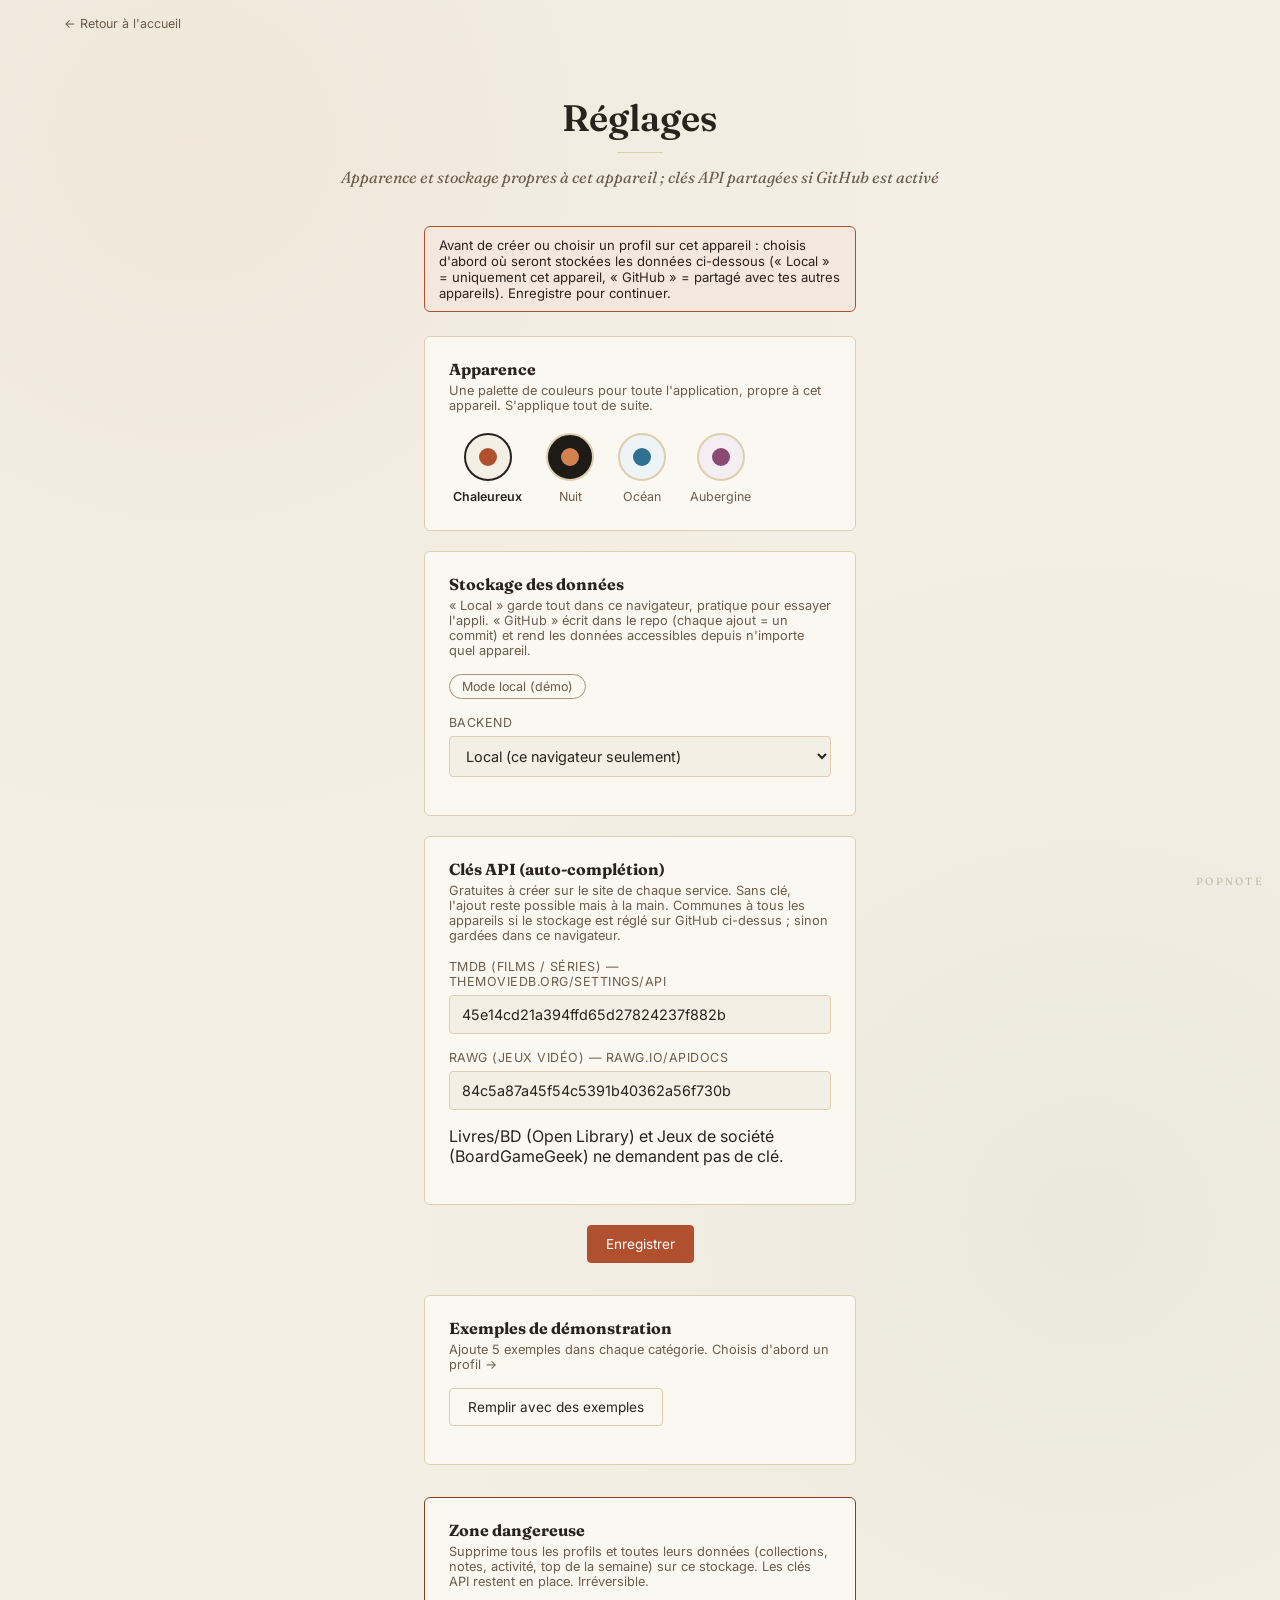
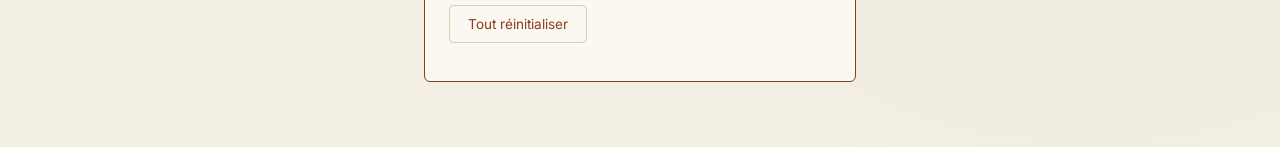
==== commit d1849807: "Affiche une erreur visible si la lecture des profils partagés échoue Jusqu'ici un token invalide, un" ====
--- a/index.html
+++ b/index.html
@@ -23,6 +23,10 @@
 </header>
 
 <main class="screen-main">
+  <div class="dup-notice" id="profilesError" style="display:none;">
+    <span></span>
+    <a class="btn" href="reglages.html">Réglages</a>
+  </div>
   <div class="profile-grid" id="profileGrid"></div>
 </main>
 
